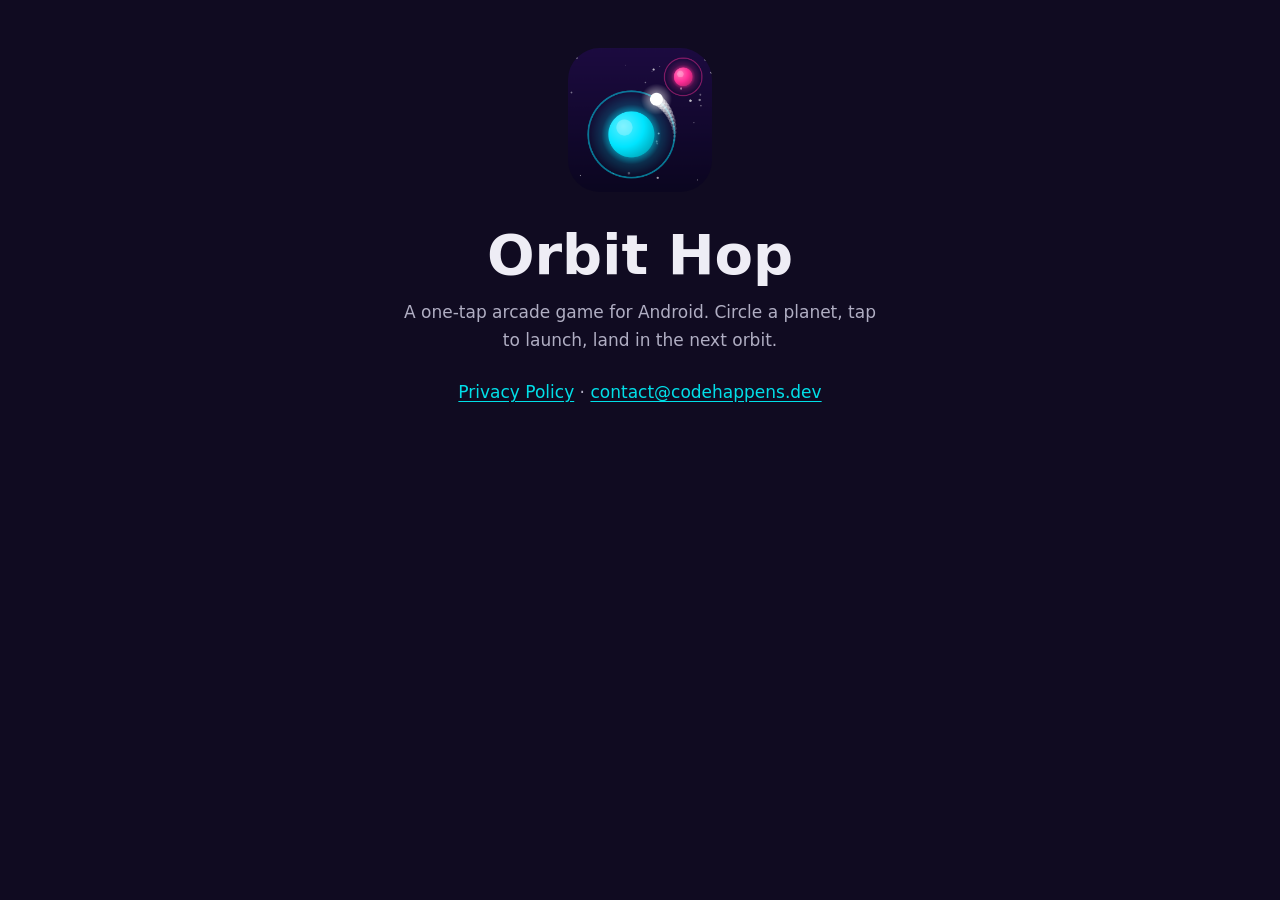
==== index.html @ 2de38918 "Strona Orbit Hop: strona główna i polityka prywatności Co-Authored-By: Claude Opus 5.5 <noreply@anth" ====
<!doctype html>
<html lang="en">
<head>
<meta charset="utf-8">
<meta name="viewport" content="width=device-width, initial-scale=1, viewport-fit=cover">
<meta http-equiv="Content-Security-Policy" content="default-src 'self'; img-src 'self' data:; base-uri 'none'; form-action 'none'">
<title>Orbit Hop: Space Jump</title>
<meta name="description" content="Orbit Hop is a one-tap arcade game for Android: circle a planet, tap to launch, land in the next orbit.">
<link rel="canonical" href="https://orbithop.codehappens.dev/">
<link rel="icon" href="img/icon-512.png" type="image/png">
<link rel="stylesheet" href="site.css">
</head>
<body>

<main class="wrap hero">
  <img src="img/icon-512.png" alt="" width="512" height="512">
  <h1>Orbit Hop</h1>
  <p>A one-tap arcade game for Android. Circle a planet, tap to launch, land in the next orbit.</p>
  <p><a href="privacy-policy.html">Privacy Policy</a> · <a href="mailto:contact@codehappens.dev">contact@codehappens.dev</a></p>
</main>

</body>
</html>
---- site.css ----
/* orbithop.codehappens.dev — bez fontów i skryptów z zewnątrz (CSP default-src 'self'). */
:root {
  --color-paper:  oklch(17% 0.045 290);
  --color-rule:   oklch(32% 0.05 290);
  --color-ink:    oklch(95% 0.01 290);
  --color-muted:  oklch(76% 0.03 290);
  --color-accent: oklch(82% 0.14 200);
  --font-body: ui-sans-serif, system-ui, "Segoe UI", Roboto, sans-serif;
  --read-max: 44rem;
}
* { box-sizing: border-box; }
html { color-scheme: dark; }
body { margin: 0; background: var(--color-paper); color: var(--color-ink);
       font: 1.0625rem/1.65 var(--font-body); }
a { color: var(--color-accent); text-underline-offset: 0.15em; overflow-wrap: anywhere; }
a:focus-visible { outline: 2px solid var(--color-accent); outline-offset: 3px; border-radius: 4px; }
.wrap { max-width: var(--read-max); margin: 0 auto; padding: 0 1rem; }

.top { display: flex; align-items: center; justify-content: space-between; gap: 1rem; padding-block: 1.25rem; }
.top__mark { display: inline-flex; align-items: center; gap: 0.75rem; color: var(--color-ink);
             font-weight: 700; text-decoration: none; }
.top__mark img { width: 2.5rem; height: 2.5rem; border-radius: 22%; }

.hero { padding-block: 3rem 4rem; text-align: center; }
.hero img { width: 9rem; height: 9rem; border-radius: 22%; }
.hero h1 { font-size: clamp(2.25rem, 8vw, 3.5rem); line-height: 1.1; margin: 1.5rem 0 0.75rem; }
.hero p { color: var(--color-muted); margin: 0 auto 1.5rem; max-width: 30rem; }

.doc { padding-bottom: 4rem; }
.doc__part + .doc__part { margin-top: 4rem; padding-top: 2rem; border-top: 1px solid var(--color-rule); }
.doc__title { font-size: clamp(1.75rem, 6vw, 2.5rem); line-height: 1.15; margin: 1rem 0 0; }
.doc__date { color: var(--color-muted); margin: 0.25rem 0 1rem; }
.doc__langs { display: flex; gap: 1rem; margin-bottom: 1.5rem; }
.doc h2 { font-size: 1.25rem; margin: 2.25rem 0 0.5rem; }
.doc p { margin: 0 0 1rem; }
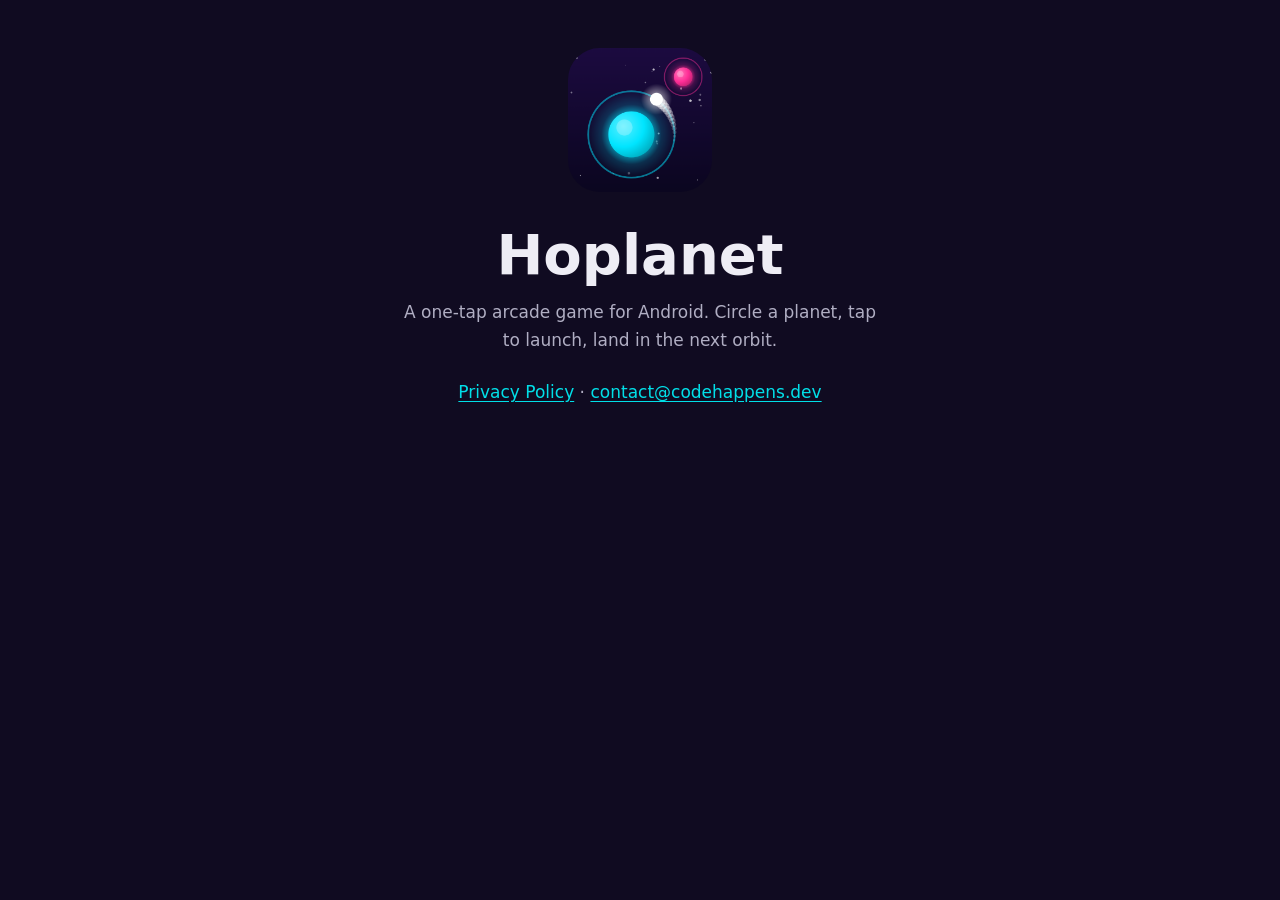
==== commit 39a89f8e: "Zmiana nazwy gry na Hoplanet, domena hoplanet.codehappens.dev Co-Authored-By: Claude Opus 5.5 <norep" ====
--- a/index.html
+++ b/index.html
@@ -4,9 +4,9 @@
 <meta charset="utf-8">
 <meta name="viewport" content="width=device-width, initial-scale=1, viewport-fit=cover">
 <meta http-equiv="Content-Security-Policy" content="default-src 'self'; img-src 'self' data:; base-uri 'none'; form-action 'none'">
-<title>Orbit Hop: Space Jump</title>
-<meta name="description" content="Orbit Hop is a one-tap arcade game for Android: circle a planet, tap to launch, land in the next orbit.">
-<link rel="canonical" href="https://orbithop.codehappens.dev/">
+<title>Hoplanet: Orbit Jump</title>
+<meta name="description" content="Hoplanet is a one-tap arcade game for Android: circle a planet, tap to launch, land in the next orbit.">
+<link rel="canonical" href="https://hoplanet.codehappens.dev/">
 <link rel="icon" href="img/icon-512.png" type="image/png">
 <link rel="stylesheet" href="site.css">
 </head>
@@ -14,7 +14,7 @@
 
 <main class="wrap hero">
   <img src="img/icon-512.png" alt="" width="512" height="512">
-  <h1>Orbit Hop</h1>
+  <h1>Hoplanet</h1>
   <p>A one-tap arcade game for Android. Circle a planet, tap to launch, land in the next orbit.</p>
   <p><a href="privacy-policy.html">Privacy Policy</a> · <a href="mailto:contact@codehappens.dev">contact@codehappens.dev</a></p>
 </main>
--- a/site.css
+++ b/site.css
@@ -1,4 +1,4 @@
-/* orbithop.codehappens.dev — bez fontów i skryptów z zewnątrz (CSP default-src 'self'). */
+/* hoplanet.codehappens.dev — bez fontów i skryptów z zewnątrz (CSP default-src 'self'). */
 :root {
   --color-paper:  oklch(17% 0.045 290);
   --color-rule:   oklch(32% 0.05 290);
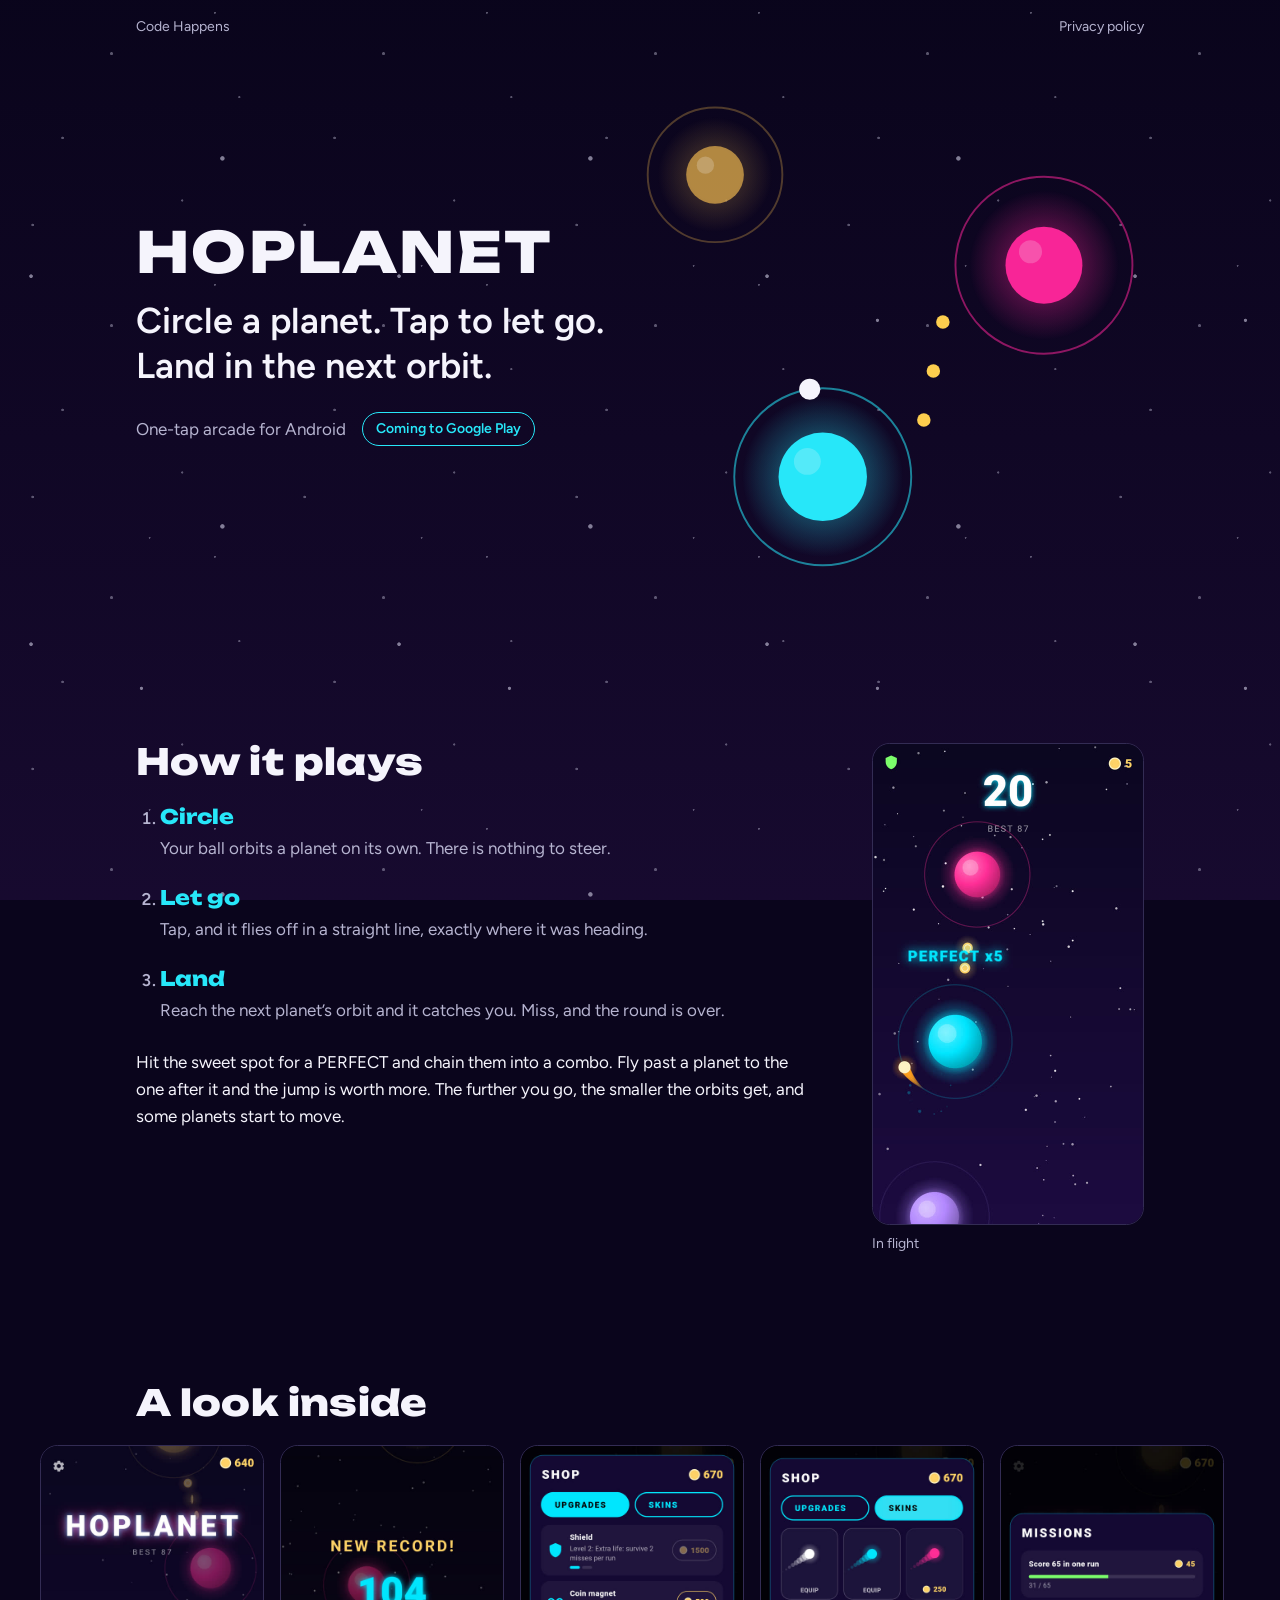
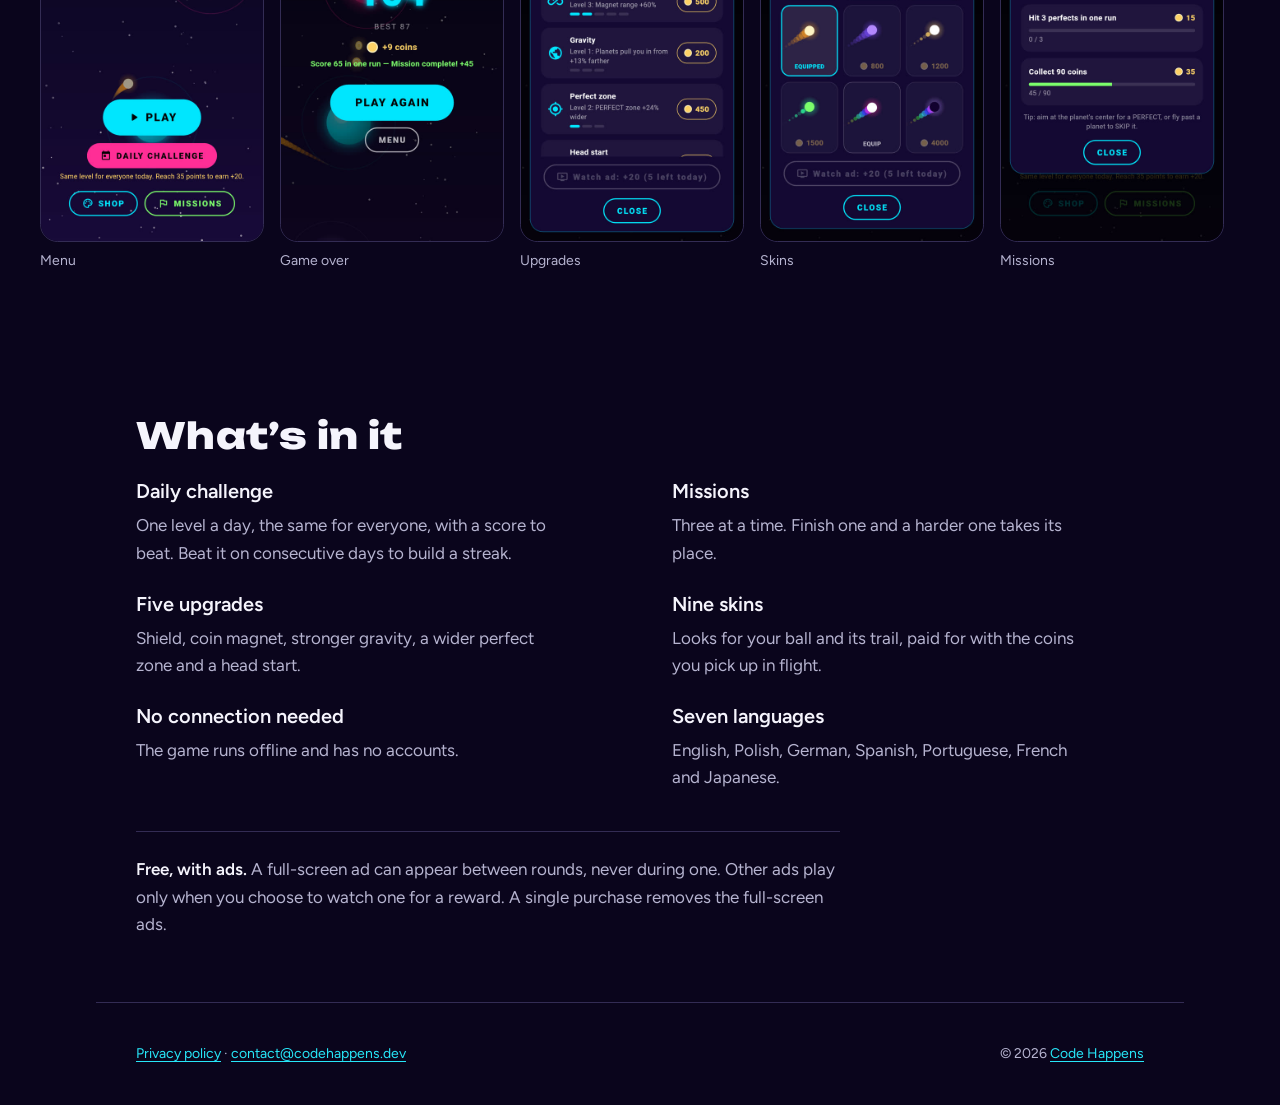
==== commit 4f67e526: "Nowy wygląd strony Hoplanet Scena z gry z kulką krążącą w pętli, kroki rozgrywki, zrzuty ekranu, lis" ====
--- a/index.html
+++ b/index.html
@@ -5,19 +5,86 @@
 <meta name="viewport" content="width=device-width, initial-scale=1, viewport-fit=cover">
 <meta http-equiv="Content-Security-Policy" content="default-src 'self'; img-src 'self' data:; base-uri 'none'; form-action 'none'">
 <title>Hoplanet: Orbit Jump</title>
-<meta name="description" content="Hoplanet is a one-tap arcade game for Android: circle a planet, tap to launch, land in the next orbit.">
+<meta name="description" content="Hoplanet is a one-tap arcade game for Android: circle a planet, tap to let go, land in the next orbit.">
 <link rel="canonical" href="https://hoplanet.codehappens.dev/">
 <link rel="icon" href="img/icon-512.png" type="image/png">
+<link rel="preload" href="fonts/Unbounded-800-latin.woff2" as="font" type="font/woff2" crossorigin>
 <link rel="stylesheet" href="site.css">
 </head>
 <body>
 
-<main class="wrap hero">
-  <img src="img/icon-512.png" alt="" width="512" height="512">
-  <h1>Hoplanet</h1>
-  <p>A one-tap arcade game for Android. Circle a planet, tap to launch, land in the next orbit.</p>
-  <p><a href="privacy-policy.html">Privacy Policy</a> · <a href="mailto:contact@codehappens.dev">contact@codehappens.dev</a></p>
+<header class="wrap top">
+  <a href="https://codehappens.dev/games/">Code Happens</a>
+  <a href="privacy-policy.html">Privacy policy</a>
+</header>
+
+<main>
+  <section class="wrap hero">
+    <svg class="scene" viewBox="0 12 524 500" aria-hidden="true">
+      <defs>
+        <radialGradient id="halo-cyan"><stop class="stop--cyan" offset="40%" stop-opacity="0.34"/><stop class="stop--cyan" offset="100%" stop-opacity="0"/></radialGradient>
+        <radialGradient id="halo-pink"><stop class="stop--pink" offset="40%" stop-opacity="0.34"/><stop class="stop--pink" offset="100%" stop-opacity="0"/></radialGradient>
+        <radialGradient id="halo-amber"><stop class="stop--amber" offset="40%" stop-opacity="0.22"/><stop class="stop--amber" offset="100%" stop-opacity="0"/></radialGradient>
+      </defs>
+      <circle class="halo--amber" cx="78" cy="96" r="60"/><circle class="ring ring--amber" cx="78" cy="96" r="70"/>
+      <circle class="planet--amber" cx="78" cy="96" r="30"/><circle class="shine" cx="68" cy="86" r="9"/>
+      <circle class="halo--cyan" cx="190" cy="410" r="84"/><circle class="ring ring--cyan" cx="190" cy="410" r="92"/>
+      <circle class="planet--cyan" cx="190" cy="410" r="46"/><circle class="shine" cx="174" cy="394" r="14"/>
+      <circle class="halo--pink" cx="420" cy="190" r="78"/><circle class="ring ring--pink" cx="420" cy="190" r="92"/>
+      <circle class="planet--pink" cx="420" cy="190" r="40"/><circle class="shine" cx="406" cy="176" r="12"/>
+      <circle class="coin coin--1" cx="295.1" cy="351" r="7"/><circle class="coin coin--2" cx="305" cy="300" r="7"/><circle class="coin coin--3" cx="314.9" cy="249" r="7"/>
+      <circle class="tail" r="2.8" style="--lag:-0.40s;--fade:0.06"/><circle class="tail" r="3.7" style="--lag:-0.35s;--fade:0.11"/><circle class="tail" r="4.6" style="--lag:-0.30s;--fade:0.17"/><circle class="tail" r="5.5" style="--lag:-0.25s;--fade:0.22"/><circle class="tail" r="6.4" style="--lag:-0.20s;--fade:0.28"/><circle class="tail" r="7.3" style="--lag:-0.15s;--fade:0.33"/><circle class="tail" r="8.2" style="--lag:-0.10s;--fade:0.39"/><circle class="tail" r="9.1" style="--lag:-0.05s;--fade:0.45"/>
+      <circle class="ball" r="11"/>
+    </svg>
+    <div class="hero__copy">
+      <h1 class="hero__title">Hoplanet</h1>
+      <p class="hero__line">Circle a planet. Tap to let go. Land in the next orbit.</p>
+      <p class="hero__meta">One-tap arcade for Android <span class="state">Coming to Google Play</span></p>
+    </div>
+  </section>
+
+  <section class="wrap block play">
+    <div>
+      <h2 class="block__title">How it plays</h2>
+      <ol class="steps">
+        <li><h3>Circle</h3><p>Your ball orbits a planet on its own. There is nothing to steer.</p></li>
+        <li><h3>Let go</h3><p>Tap, and it flies off in a straight line, exactly where it was heading.</p></li>
+        <li><h3>Land</h3><p>Reach the next planet’s orbit and it catches you. Miss, and the round is over.</p></li>
+      </ol>
+      <p class="play__more">Hit the sweet spot for a PERFECT and chain them into a combo. Fly past a planet to the one after it and the jump is worth more. The further you go, the smaller the orbits get, and some planets start to move.</p>
+    </div>
+    <figure class="shot"><img src="img/shots/2-gameplay.jpg" alt="The ball in flight between two planets, with coins on the way" width="540" height="960" loading="lazy"><figcaption>In flight</figcaption></figure>
+  </section>
+
+  <section class="block">
+    <div class="wrap"><h2 class="block__title">A look inside</h2></div>
+    <div class="strip" tabindex="0" role="group" aria-label="Screenshots">
+    <figure class="shot"><img src="img/shots/1-menu.jpg" alt="Main menu with Play and Daily Challenge buttons" width="540" height="960" loading="lazy"><figcaption>Menu</figcaption></figure>
+    <figure class="shot"><img src="img/shots/3-game-over.jpg" alt="Game over screen with score and a Continue button" width="540" height="960" loading="lazy"><figcaption>Game over</figcaption></figure>
+    <figure class="shot"><img src="img/shots/4-upgrades.jpg" alt="Upgrade shop listing shield, magnet and other upgrades" width="540" height="960" loading="lazy"><figcaption>Upgrades</figcaption></figure>
+    <figure class="shot"><img src="img/shots/5-shop.jpg" alt="Skin shop with ball and trail styles" width="540" height="960" loading="lazy"><figcaption>Skins</figcaption></figure>
+    <figure class="shot"><img src="img/shots/6-missions.jpg" alt="Three active missions with progress" width="540" height="960" loading="lazy"><figcaption>Missions</figcaption></figure>
+    </div>
+  </section>
+
+  <section class="wrap block">
+    <h2 class="block__title">What’s in it</h2>
+    <dl class="facts">
+      <div><dt>Daily challenge</dt><dd>One level a day, the same for everyone, with a score to beat. Beat it on consecutive days to build a streak.</dd></div>
+      <div><dt>Missions</dt><dd>Three at a time. Finish one and a harder one takes its place.</dd></div>
+      <div><dt>Five upgrades</dt><dd>Shield, coin magnet, stronger gravity, a wider perfect zone and a head start.</dd></div>
+      <div><dt>Nine skins</dt><dd>Looks for your ball and its trail, paid for with the coins you pick up in flight.</dd></div>
+      <div><dt>No connection needed</dt><dd>The game runs offline and has no accounts.</dd></div>
+      <div><dt>Seven languages</dt><dd>English, Polish, German, Spanish, Portuguese, French and Japanese.</dd></div>
+    </dl>
+    <p class="ads"><strong>Free, with ads.</strong> A full-screen ad can appear between rounds, never during one. Other ads play only when you choose to watch one for a reward. A single purchase removes the full-screen ads.</p>
+  </section>
 </main>
+
+<footer class="wrap foot">
+  <p><a href="privacy-policy.html">Privacy policy</a> · <a href="mailto:contact@codehappens.dev">contact@codehappens.dev</a></p>
+  <p>© 2026 <a href="https://codehappens.dev/">Code Happens</a></p>
+</footer>
 
 </body>
 </html>
--- a/site.css
+++ b/site.css
@@ -1,35 +1,155 @@
-/* hoplanet.codehappens.dev — bez fontów i skryptów z zewnątrz (CSP default-src 'self'). */
-:root {
-  --color-paper:  oklch(17% 0.045 290);
-  --color-rule:   oklch(32% 0.05 290);
-  --color-ink:    oklch(95% 0.01 290);
-  --color-muted:  oklch(76% 0.03 290);
-  --color-accent: oklch(82% 0.14 200);
-  --font-body: ui-sans-serif, system-ui, "Segoe UI", Roboto, sans-serif;
-  --read-max: 44rem;
+/* Hallmark · route: custom (bespoke) · structure: orbit-loop hero, steps beside one screenshot, screenshot strip, plain feature list · idea: "the game's own loop plays behind the title"
+ * paper: oklch(14% 0.05 290) · accent: oklch(85% 0.14 205) + oklch(65% 0.25 355) · display: Unbounded · body: Figtree
+ * axes: dark / display-heavy wide / cool · studied: no
+ * pre-emit critique: P5 H4 E4 S5 R4 V5
+ */
+@import url("fonts/fonts.css");
+@import url("tokens.css");
+
+*, *::before, *::after { box-sizing: border-box; }
+html, body { overflow-x: clip; }
+body {
+  margin: 0; color: var(--color-ink); font: 400 var(--text-base)/1.6 var(--font-body);
+  background: linear-gradient(var(--color-paper), var(--color-paper-2)) fixed var(--color-paper);
 }
-* { box-sizing: border-box; }
-html { color-scheme: dark; }
-body { margin: 0; background: var(--color-paper); color: var(--color-ink);
-       font: 1.0625rem/1.65 var(--font-body); }
-a { color: var(--color-accent); text-underline-offset: 0.15em; overflow-wrap: anywhere; }
-a:focus-visible { outline: 2px solid var(--color-accent); outline-offset: 3px; border-radius: 4px; }
-.wrap { max-width: var(--read-max); margin: 0 auto; padding: 0 1rem; }
+a { color: var(--color-cyan); text-underline-offset: 0.18em; }
+a:focus-visible { outline: 3px solid var(--color-cyan); outline-offset: 4px; border-radius: 4px; }
+h1, h2, h3 { font-family: var(--font-display); font-style: normal; font-weight: 800; line-height: 1.05; margin: 0; text-wrap: balance; }
+p { margin: 0; }
+img { max-width: 100%; height: auto; display: block; }
 
-.top { display: flex; align-items: center; justify-content: space-between; gap: 1rem; padding-block: 1.25rem; }
-.top__mark { display: inline-flex; align-items: center; gap: 0.75rem; color: var(--color-ink);
-             font-weight: 700; text-decoration: none; }
-.top__mark img { width: 2.5rem; height: 2.5rem; border-radius: 22%; }
+/* Two layers of stars sliding down, as when the camera climbs in the game. */
+body::before, body::after { content: ""; position: fixed; inset: -23rem 0 0 0; z-index: -1; pointer-events: none; }
+body::before {
+  background-image:
+    radial-gradient(circle at 12% 18%, var(--color-star) 0 1px,   var(--color-clear) 1.6px),
+    radial-gradient(circle at 67% 9%,  var(--color-star) 0 0.8px, var(--color-clear) 1.4px),
+    radial-gradient(circle at 41% 55%, var(--color-star) 0 1.2px, var(--color-clear) 1.8px),
+    radial-gradient(circle at 88% 71%, var(--color-star) 0 0.8px, var(--color-clear) 1.4px),
+    radial-gradient(circle at 23% 86%, var(--color-star) 0 1px,   var(--color-clear) 1.6px),
+    radial-gradient(circle at 55% 33%, var(--color-star) 0 0.7px, var(--color-clear) 1.2px),
+    radial-gradient(circle at 79% 40%, var(--color-star) 0 0.7px, var(--color-clear) 1.2px);
+  background-size: 17rem 17rem; opacity: 0.4;
+  animation: fall-a 80s linear infinite;
+}
+body::after {
+  background-image:
+    radial-gradient(circle at 30% 30%, var(--color-star) 0 1.8px, var(--color-clear) 2.6px),
+    radial-gradient(circle at 78% 62%, var(--color-star) 0 1.4px, var(--color-clear) 2.2px),
+    radial-gradient(circle at 8% 74%,  var(--color-star) 0 1.2px, var(--color-clear) 2px);
+  background-size: 23rem 23rem; background-position: 7rem 3rem; opacity: 0.6;
+  animation: fall-b 46s linear infinite;
+}
 
-.hero { padding-block: 3rem 4rem; text-align: center; }
-.hero img { width: 9rem; height: 9rem; border-radius: 22%; }
-.hero h1 { font-size: clamp(2.25rem, 8vw, 3.5rem); line-height: 1.1; margin: 1.5rem 0 0.75rem; }
-.hero p { color: var(--color-muted); margin: 0 auto 1.5rem; max-width: 30rem; }
+.wrap { width: 100%; max-width: var(--page-max); margin-inline: auto; padding-inline: var(--page-gutter); }
 
-.doc { padding-bottom: 4rem; }
-.doc__part + .doc__part { margin-top: 4rem; padding-top: 2rem; border-top: 1px solid var(--color-rule); }
-.doc__title { font-size: clamp(1.75rem, 6vw, 2.5rem); line-height: 1.15; margin: 1rem 0 0; }
-.doc__date { color: var(--color-muted); margin: 0.25rem 0 1rem; }
-.doc__langs { display: flex; gap: 1rem; margin-bottom: 1.5rem; }
-.doc h2 { font-size: 1.25rem; margin: 2.25rem 0 0.5rem; }
-.doc p { margin: 0 0 1rem; }
+.top { display: flex; justify-content: space-between; gap: var(--space-md); padding-block: var(--space-md); font-size: var(--text-sm); }
+.top a { color: var(--color-muted); text-decoration: none; white-space: nowrap; }
+.top a:hover { color: var(--color-ink); }
+
+/* ---------- Hero: the game's loop behind the title ---------- */
+
+.hero { display: grid; grid-template-columns: minmax(0, 1fr); align-items: center; gap: var(--space-lg); padding-block: var(--space-md) var(--space-2xl); }
+.scene { width: 100%; max-width: 34rem; max-height: 62svh; margin-inline: auto; overflow: visible; }
+.hero__title { font-size: var(--text-display); text-transform: uppercase; letter-spacing: 0.04em; overflow-wrap: anywhere; min-width: 0; }
+.hero__line { margin-top: var(--space-md); font-size: var(--text-lg); line-height: 1.25; font-weight: 600; max-width: 22ch; }
+.hero__meta { margin-top: var(--space-lg); display: flex; flex-wrap: wrap; align-items: center; gap: var(--space-sm) var(--space-md); color: var(--color-muted); }
+.state { padding: 0.3rem 0.8rem; border: 1px solid var(--color-cyan); border-radius: 999px; color: var(--color-cyan); font-size: var(--text-sm); font-weight: 600; white-space: nowrap; }
+@media (min-width: 56rem) {
+  .hero { grid-template-columns: minmax(0, 1fr) minmax(0, 1.05fr); padding-block: var(--space-xl) var(--space-3xl); }
+  .hero__copy { order: -1; }
+  .hero__title { font-size: clamp(2.5rem, 4.4vw, 3.75rem); }
+  .scene { max-height: 72svh; }
+}
+
+.scene .halo--cyan  { fill: url(#halo-cyan); }
+.scene .halo--pink  { fill: url(#halo-pink); }
+.scene .halo--amber { fill: url(#halo-amber); }
+.scene .ring { fill: none; stroke-width: 2; opacity: 0.55; }
+.scene .ring--cyan  { stroke: var(--color-cyan); }
+.scene .ring--pink  { stroke: var(--color-pink); }
+.scene .ring--amber { stroke: var(--color-amber); opacity: 0.35; }
+.scene .planet--cyan  { fill: var(--color-cyan); }
+.scene .planet--pink  { fill: var(--color-pink); }
+.scene .planet--amber { fill: var(--color-amber); opacity: 0.8; }
+.scene .shine { fill: var(--color-ink); opacity: 0.22; }
+.scene .coin { fill: var(--color-gold); animation: var(--loop) linear infinite; }
+.scene .coin--1 { animation-name: coin-1; }
+.scene .coin--2 { animation-name: coin-2; }
+.scene .coin--3 { animation-name: coin-3; }
+.scene .ball, .scene .tail {
+  fill: var(--color-ink);
+  offset-path: path("M176.5 319.0 A92 92 0 1 0 280.3 427.5 L329.7 172.5 A92 92 0 1 1 433.5 281.0 Z");
+  offset-rotate: 0deg;
+  animation: travel var(--loop) linear infinite;
+  animation-delay: calc(var(--loop) * -1 + var(--lag, 0s));
+}
+.scene .tail { opacity: var(--fade); }
+.stop--cyan  { stop-color: var(--color-cyan); }
+.stop--pink  { stop-color: var(--color-pink); }
+.stop--amber { stop-color: var(--color-amber); }
+
+/* ---------- How it plays ---------- */
+
+.block { padding-block: var(--space-2xl); }
+.block__title { font-size: var(--text-lg); letter-spacing: 0.01em; }
+
+.play { display: grid; grid-template-columns: minmax(0, 1fr); gap: var(--space-xl); align-items: start; }
+.steps { margin: var(--space-lg) 0 0; padding: 0 0 0 1.4em; max-width: var(--read-max); display: grid; gap: var(--space-lg); }
+.steps li::marker { color: var(--color-muted); font-weight: 600; }
+.steps h3 { font-size: var(--text-md); color: var(--color-cyan); }
+.steps p { margin-top: var(--space-xs); color: var(--color-muted); }
+.play__more { margin-top: var(--space-lg); max-width: var(--read-max); }
+.shot { margin: 0; }
+.shot img { border-radius: var(--radius-shot); border: 1px solid var(--color-rule); }
+.shot figcaption { margin-top: var(--space-xs); font-size: var(--text-sm); color: var(--color-muted); }
+.play .shot { max-width: 17rem; }
+@media (min-width: 56rem) {
+  .play { grid-template-columns: minmax(0, 1fr) 17rem; gap: var(--space-2xl); }
+}
+
+/* ---------- Screenshot strip ---------- */
+
+.strip { display: flex; gap: var(--space-md); margin-top: var(--space-lg); padding-bottom: var(--space-md); overflow-x: auto; scroll-snap-type: x proximity; scroll-padding-inline: var(--page-gutter); }
+.strip::before, .strip::after { content: ""; flex: none; width: max(calc(var(--page-gutter) - var(--space-md)), calc((100vw - var(--page-max)) / 2 + var(--page-gutter) - var(--space-md))); }
+.strip .shot { flex: none; width: min(62vw, 14rem); scroll-snap-align: start; }
+
+/* ---------- What's in it ---------- */
+
+.facts { margin: var(--space-lg) 0 0; display: grid; grid-template-columns: minmax(0, 1fr); gap: var(--space-lg) var(--space-2xl); }
+.facts dt { font-weight: 600; font-size: var(--text-md); line-height: 1.3; }
+.facts dd { margin: var(--space-xs) 0 0; color: var(--color-muted); max-width: 38ch; }
+@media (min-width: 40rem) { .facts { grid-template-columns: repeat(2, minmax(0, 1fr)); } }
+.ads { margin-top: var(--space-xl); padding-top: var(--space-lg); border-top: 1px solid var(--color-rule); max-width: var(--read-max); color: var(--color-muted); }
+.ads strong { color: var(--color-ink); font-weight: 600; }
+
+.foot { display: flex; flex-wrap: wrap; justify-content: space-between; gap: var(--space-xs) var(--space-lg); padding-block: var(--space-xl); font-size: var(--text-sm); color: var(--color-muted); border-top: 1px solid var(--color-rule); }
+.foot a { white-space: nowrap; }
+
+/* ---------- Privacy policy ---------- */
+
+.doc { max-width: calc(var(--read-max) + 2 * var(--page-gutter)); padding-bottom: var(--space-2xl); }
+.doc__part + .doc__part { margin-top: var(--space-2xl); padding-top: var(--space-xl); border-top: 1px solid var(--color-rule); }
+.doc__title { font-size: var(--text-lg); margin-top: var(--space-lg); }
+.doc__date { color: var(--color-muted); margin-top: var(--space-xs); }
+.doc__langs { display: flex; gap: var(--space-md); margin-top: var(--space-md); }
+.doc h2 { font-family: var(--font-body); font-weight: 600; font-size: var(--text-md); line-height: 1.3; margin-top: var(--space-xl); }
+.doc p { margin-top: var(--space-sm); color: var(--color-muted); }
+.doc p strong { color: var(--color-ink); }
+.doc a { overflow-wrap: anywhere; }
+
+/* ---------- Motion ---------- */
+
+@keyframes fall-a { to { transform: translateY(17rem); } }
+@keyframes fall-b { to { transform: translateY(23rem); } }
+@keyframes travel { from { offset-distance: 0%; } to { offset-distance: 100%; } }
+/* Each coin vanishes as the ball crosses it and returns while the ball is on the far planet. */
+@keyframes coin-1 { 0%, 36% { opacity: 1; } 36.6%, 82% { opacity: 0; } 86%, 100% { opacity: 1; } }
+@keyframes coin-2 { 0%, 40% { opacity: 1; } 40.6%, 82% { opacity: 0; } 86%, 100% { opacity: 1; } }
+@keyframes coin-3 { 0%, 44% { opacity: 1; } 44.6%, 82% { opacity: 0; } 86%, 100% { opacity: 1; } }
+
+@media (prefers-reduced-motion: reduce) {
+  body::before, body::after, .scene .coin { animation: none; }
+  .scene .ball { animation: none; offset-distance: 12%; }
+  .scene .tail { display: none; }
+}
